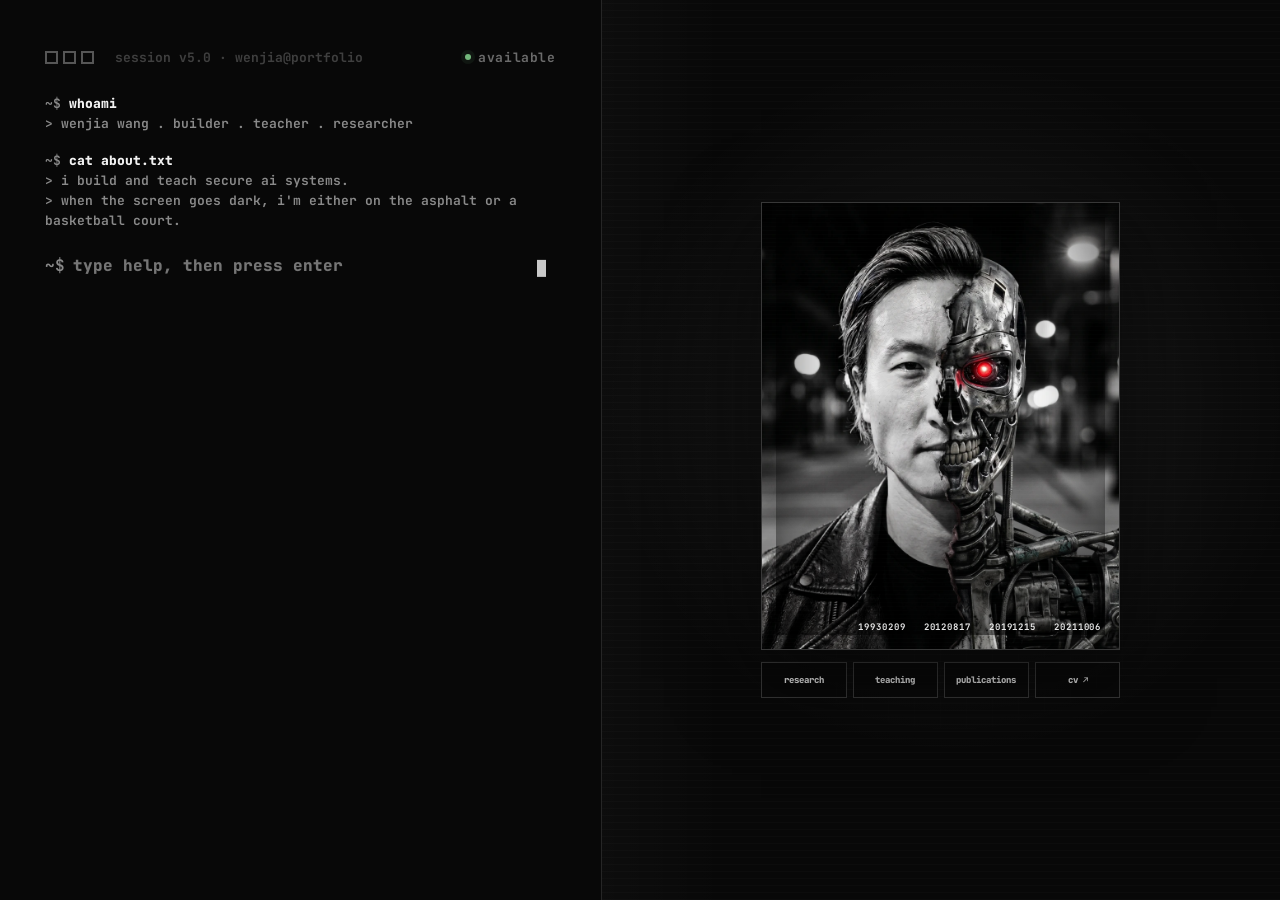
==== index.html @ 3eb2e11a "Correct portrait date" ====
<!doctype html>
<html lang="en">
  <head>
    <meta charset="utf-8">
    <meta name="viewport" content="width=device-width, initial-scale=1">
    <meta
      name="description"
      content="Wenjia Wang builds and teaches secure, verifiable AI systems—and explores life beyond the screen."
    >
    <meta name="theme-color" content="#080808">
    <link rel="preconnect" href="https://fonts.googleapis.com">
    <link rel="preconnect" href="https://fonts.gstatic.com" crossorigin>
    <link rel="icon" type="image/svg+xml" href="assets/icons/favicon.svg">
    <link rel="shortcut icon" href="assets/icons/favicon.svg">
    <link rel="preload" as="image" href="assets/img/headicon.webp" type="image/webp">
    <link
      rel="stylesheet"
      href="https://fonts.googleapis.com/css2?family=JetBrains+Mono:wght@400;500;600;700;800&display=swap"
    >
    <title>Wenjia Wang | Secure AI Builder + Teacher</title>
    <style>
      :root {
        color-scheme: dark;
        --bg: #080808;
        --line: rgba(255, 255, 255, 0.12);
        --text: #d6d6d6;
        --muted: #8a8a8a;
        --soft: #575757;
        --bright: #f2f2f2;
        --accent: #d86a2b;
        --tag: #a87b98;
      }

      * {
        box-sizing: border-box;
      }

      html,
      body {
        min-height: 100%;
      }

      body {
        margin: 0;
        overflow-x: hidden;
        background: var(--bg);
        color: var(--text);
        font-family: "JetBrains Mono", ui-monospace, SFMono-Regular, Menlo, Consolas, monospace;
        font-size: 16px;
        letter-spacing: 0;
      }

      body.modal-open {
        overflow: hidden;
      }

      button {
        font: inherit;
      }

      a {
        color: var(--text);
        text-decoration-color: rgba(255, 255, 255, 0.34);
        text-underline-offset: 0.22em;
      }

      a:hover,
      a:focus-visible {
        color: var(--bright);
        text-decoration-color: rgba(255, 255, 255, 0.9);
      }

      .page {
        display: grid;
        grid-template-columns: minmax(0, 47vw) minmax(0, 53vw);
        min-height: 100vh;
        transition: opacity 140ms ease;
      }

      .modal-open .page {
        opacity: 0.42;
      }

      .terminal {
        min-height: 100vh;
        padding: clamp(36px, 5.4vh, 58px) clamp(28px, 3.5vw, 52px) 32px;
        border-right: 1px solid var(--line);
        display: flex;
        justify-content: center;
      }

      .terminal-inner {
        width: min(100%, 680px);
        display: flex;
        flex-direction: column;
      }

      .terminal-header {
        display: flex;
        align-items: center;
        gap: 9px;
        margin-bottom: 28px;
        color: #3f3f3f;
        font-size: 13px;
        font-weight: 700;
      }

      .dot {
        width: 13px;
        height: 13px;
        border: 2px solid #565656;
        display: inline-block;
      }

      .dot + .dot {
        margin-left: -4px;
      }

      .session {
        margin-left: 12px;
      }

      .online {
        display: inline-flex;
        align-items: center;
        gap: 7px;
        margin-left: auto;
        color: #6b6b6b;
        letter-spacing: 0.05em;
      }

      .online::before {
        content: "";
        width: 6px;
        height: 6px;
        border-radius: 50%;
        background: #73b77b;
        box-shadow: 0 0 0 4px rgba(115, 183, 123, 0.08);
      }

      .terminal-scroll {
        flex: 1;
        overflow-y: auto;
        padding-right: 10px;
        scrollbar-color: #2d2d2d transparent;
        scrollbar-width: thin;
      }

      .block {
        margin: 0 0 17px;
      }

      .cmd,
      .out,
      .note {
        min-height: 1.55em;
        line-height: 1.55;
        font-size: clamp(13px, 0.78vw, 15px);
        white-space: pre-wrap;
        word-break: break-word;
      }

      .cmd {
        color: var(--bright);
        font-weight: 800;
      }

      .prompt,
      .prefix {
        color: var(--muted);
        margin-right: 8px;
        font-weight: 600;
      }

      .out {
        color: var(--muted);
        font-weight: 650;
      }

      .out .hot {
        color: var(--accent);
        font-weight: 800;
      }

      .out .tag {
        color: var(--tag);
        font-weight: 800;
      }

      .out a.entry {
        color: #cfcfcf;
        font-weight: 800;
        text-decoration-color: rgba(255, 255, 255, 0.2);
      }

      .out .key {
        display: inline-block;
        min-width: 10ch;
        color: #b9b9b9;
        font-weight: 800;
      }

      .out .live {
        color: var(--accent);
        font-weight: 800;
      }

      .note {
        color: var(--soft);
        font-style: italic;
        font-weight: 650;
      }

      .note + .note {
        margin-top: 2px;
      }

      .typing::after,
      .input-shell::after {
        content: "";
        display: inline-block;
        width: 0.62em;
        height: 1.08em;
        margin-left: 4px;
        transform: translateY(0.18em);
        background: rgba(255, 255, 255, 0.78);
        animation: blink 0.9s steps(2, start) infinite;
      }

      .input-shell {
        display: flex;
        align-items: center;
        min-height: 34px;
        margin-top: 12px;
        color: var(--bright);
        font-weight: 800;
      }

      .input-shell:focus-within::after {
        display: none;
      }

      .input-shell input {
        width: 100%;
        min-width: 0;
        border: 0;
        outline: 0;
        padding: 0;
        background: transparent;
        color: var(--bright);
        caret-color: var(--bright);
        font: inherit;
        font-weight: 800;
      }

      .portrait {
        position: relative;
        min-height: 100vh;
        overflow: hidden;
        display: grid;
        place-items: center;
        padding: clamp(34px, 5vh, 64px);
        background:
          radial-gradient(circle at 52% 45%, rgba(255, 255, 255, 0.075), transparent 22rem),
          linear-gradient(90deg, rgba(255, 255, 255, 0.018), transparent 18%),
          var(--bg);
      }

      .portrait::before {
        content: "";
        position: absolute;
        inset: 0;
        opacity: 0.085;
        background-image:
          linear-gradient(rgba(255, 255, 255, 0.16) 1px, transparent 1px),
          linear-gradient(90deg, rgba(255, 255, 255, 0.16) 1px, transparent 1px);
        background-size: 26px 26px;
        mask-image: radial-gradient(circle at 52% 52%, black, transparent 62%);
        pointer-events: none;
      }

      .portrait::after {
        content: "";
        position: absolute;
        inset: 0;
        background: linear-gradient(
          to bottom,
          transparent,
          transparent 48%,
          rgba(255, 255, 255, 0.024) 50%,
          transparent 52%,
          transparent
        );
        background-size: 100% 7px;
        opacity: 0.72;
        pointer-events: none;
      }

      .portrait-frame {
        position: relative;
        z-index: 1;
        width: min(61%, 512px, 46vh);
        display: grid;
        gap: 12px;
      }

      .portrait-visual {
        position: relative;
        width: 100%;
        min-height: 0;
        aspect-ratio: 4 / 5;
        overflow: hidden;
        border: 1px solid rgba(255, 255, 255, 0.2);
        background: #050505;
        isolation: isolate;
        box-shadow:
          0 28px 80px rgba(0, 0, 0, 0.5),
          inset 0 0 0 1px rgba(255, 255, 255, 0.025);
      }

      .portrait-photo {
        width: 100%;
        height: 100%;
        display: block;
        object-fit: cover;
        object-position: 50% 44%;
        filter: none;
        transform: scale(1.025);
        transition: transform 700ms cubic-bezier(0.2, 0.7, 0.2, 1);
      }

      .portrait-visual::before,
      .portrait-visual::after {
        content: "";
        position: absolute;
        inset: 0;
        pointer-events: none;
      }

      .portrait-visual::before {
        z-index: 2;
        background: repeating-linear-gradient(
          to bottom,
          transparent 0,
          transparent 3px,
          rgba(255, 255, 255, 0.025) 4px
        );
        mix-blend-mode: screen;
      }

      .portrait-visual::after {
        z-index: 3;
        border: 14px solid rgba(0, 0, 0, 0.18);
        box-shadow:
          inset 0 0 75px rgba(0, 0, 0, 0.52),
          inset 0 -90px 95px rgba(0, 0, 0, 0.44);
      }

      .portrait-visual:hover .portrait-photo {
        transform: scale(1.055) translateY(-0.5%);
      }

      .signal-meta {
        position: absolute;
        z-index: 4;
        right: 18px;
        bottom: 16px;
        left: 18px;
        display: flex;
        justify-content: flex-end;
        gap: 18px;
        color: rgba(255, 255, 255, 0.66);
        font-size: clamp(9px, 0.62vw, 11px);
        font-weight: 700;
        letter-spacing: 0.1em;
        text-transform: uppercase;
      }

      .signal-date {
        color: rgba(255, 255, 255, 0.9);
      }

      .portrait-actions {
        width: 100%;
        display: grid;
        grid-template-columns: repeat(4, minmax(0, 1fr));
        gap: 6px;
      }

      .action {
        min-width: 0;
        min-height: 36px;
        display: grid;
        place-items: center;
        padding: 7px 6px;
        border: 1px solid rgba(255, 255, 255, 0.18);
        background: rgba(8, 8, 8, 0.76);
        color: var(--text);
        text-decoration: none;
        font-size: clamp(9px, 0.66vw, 12px);
        font-weight: 800;
        cursor: pointer;
        transition: color 160ms ease, border-color 160ms ease, background 160ms ease, transform 160ms ease;
      }

      .action:hover,
      .action:focus-visible {
        border-color: rgba(255, 255, 255, 0.48);
        background: rgba(255, 255, 255, 0.08);
        transform: translateY(-2px);
      }

      .modal-layer {
        position: fixed;
        inset: 0;
        z-index: 50;
        display: grid;
        place-items: center;
        padding: clamp(14px, 4vw, 48px);
        background: rgba(0, 0, 0, 0.72);
        opacity: 1;
        visibility: visible;
        transition: opacity 140ms ease, visibility 0s linear 0s;
      }

      .modal-layer[aria-hidden="true"] {
        opacity: 0;
        visibility: hidden;
        pointer-events: none;
        transition: opacity 100ms ease, visibility 0s linear 100ms;
      }

      .modal-panel {
        width: min(1040px, 100%);
        max-height: min(88vh, 920px);
        overflow: auto;
        overscroll-behavior: contain;
        border: 1px solid rgba(255, 255, 255, 0.2);
        background:
          linear-gradient(rgba(255, 255, 255, 0.018), transparent 180px),
          #0a0a0a;
        color: var(--text);
        box-shadow: 0 44px 120px rgba(0, 0, 0, 0.72);
        transform: translateY(0) scale(1);
        transition: transform 180ms cubic-bezier(0.2, 0.75, 0.2, 1);
        will-change: transform;
        contain: layout paint;
        scrollbar-color: #343434 #0a0a0a;
        scrollbar-width: thin;
      }

      .modal-layer[aria-hidden="true"] .modal-panel {
        transform: translateY(28px) scale(0.975);
      }

      .modal-topbar {
        position: sticky;
        top: 0;
        z-index: 8;
        min-height: 52px;
        display: flex;
        align-items: center;
        justify-content: space-between;
        gap: 18px;
        padding: 10px 14px 10px 20px;
        border-bottom: 1px solid rgba(255, 255, 255, 0.13);
        background: rgba(8, 8, 8, 0.92);
        color: var(--soft);
        font-size: 11px;
        font-weight: 700;
        letter-spacing: 0.09em;
        text-transform: uppercase;
      }

      .modal-path::before {
        content: "~ / ";
        color: var(--accent);
      }

      .modal-close {
        width: 34px;
        height: 32px;
        display: grid;
        place-items: center;
        border: 1px solid rgba(255, 255, 255, 0.18);
        background: transparent;
        color: var(--text);
        cursor: pointer;
        font-size: 19px;
        line-height: 1;
      }

      .modal-close:hover,
      .modal-close:focus-visible {
        border-color: rgba(255, 255, 255, 0.52);
        background: rgba(255, 255, 255, 0.08);
      }

      .modal-view[hidden] {
        display: none;
      }

      .modal-hero {
        position: relative;
        min-height: 250px;
        display: flex;
        align-items: flex-end;
        overflow: hidden;
        padding: clamp(30px, 6vw, 64px);
        border-bottom: 1px solid rgba(255, 255, 255, 0.12);
        background:
          linear-gradient(120deg, rgba(216, 106, 43, 0.12), transparent 38%),
          radial-gradient(circle at 82% 26%, rgba(255, 255, 255, 0.1), transparent 26rem),
          #0b0b0b;
      }

      .teaching-view .modal-hero {
        background-image:
          linear-gradient(90deg, rgba(0, 0, 0, 0.93) 0%, rgba(0, 0, 0, 0.73) 46%, rgba(0, 0, 0, 0.38) 100%),
          url("assets/img/teaching-bg.webp");
        background-position: center, center;
        background-size: cover, cover;
      }

      /* Add url("assets/img/research-bg.png") here when the research image arrives. */
      .research-view .modal-hero {
        background-image:
          linear-gradient(120deg, rgba(216, 106, 43, 0.13), transparent 42%),
          radial-gradient(circle at 78% 24%, rgba(125, 183, 159, 0.12), transparent 24rem);
      }

      .modal-hero::after {
        content: "";
        position: absolute;
        inset: 0;
        background: repeating-linear-gradient(to bottom, transparent 0 4px, rgba(255, 255, 255, 0.025) 5px);
        pointer-events: none;
      }

      .modal-hero-copy {
        position: relative;
        z-index: 1;
        max-width: 770px;
      }

      .modal-kicker {
        display: block;
        margin-bottom: 15px;
        color: var(--accent);
        font-size: 11px;
        font-weight: 800;
        letter-spacing: 0.12em;
        text-transform: uppercase;
      }

      .modal-hero h2 {
        margin: 0;
        color: var(--bright);
        font-size: clamp(2rem, 5.2vw, 4.6rem);
        line-height: 0.98;
        letter-spacing: -0.055em;
      }

      .modal-hero p {
        max-width: 720px;
        margin: 20px 0 0;
        color: rgba(225, 225, 225, 0.72);
        font-size: clamp(0.84rem, 1.5vw, 1rem);
        line-height: 1.65;
      }

      .modal-body {
        padding: clamp(26px, 5vw, 56px);
      }

      .modal-intro {
        display: grid;
        grid-template-columns: minmax(160px, 0.28fr) minmax(0, 0.72fr);
        gap: clamp(22px, 5vw, 64px);
        margin-bottom: clamp(30px, 5vw, 54px);
      }

      .section-label {
        color: var(--soft);
        font-size: 11px;
        font-weight: 800;
        letter-spacing: 0.1em;
        text-transform: uppercase;
      }

      .section-label::before {
        content: "[";
        color: var(--accent);
      }

      .section-label::after {
        content: "]";
        color: var(--accent);
      }

      .modal-intro p {
        margin: 0;
        color: var(--muted);
        font-size: clamp(0.9rem, 1.5vw, 1.05rem);
        line-height: 1.8;
      }

      .detail-grid {
        display: grid;
        grid-template-columns: repeat(3, minmax(0, 1fr));
        gap: 12px;
      }

      .detail-card {
        min-height: 210px;
        padding: 24px;
        border: 1px solid rgba(255, 255, 255, 0.12);
        background: rgba(255, 255, 255, 0.018);
      }

      .detail-number {
        display: block;
        margin-bottom: 42px;
        color: var(--accent);
        font-size: 11px;
        font-weight: 800;
      }

      .detail-card h3 {
        margin: 0 0 12px;
        color: #dedede;
        font-size: 1rem;
        line-height: 1.35;
      }

      .detail-card p {
        margin: 0;
        color: var(--muted);
        font-size: 0.78rem;
        line-height: 1.65;
      }

      .modal-cta-row {
        display: flex;
        flex-wrap: wrap;
        gap: 10px;
        margin-top: 28px;
      }

      .modal-cta {
        min-height: 42px;
        padding: 10px 14px;
        border: 1px solid rgba(255, 255, 255, 0.18);
        background: transparent;
        color: var(--text);
        cursor: pointer;
        text-decoration: none;
        font-size: 12px;
        font-weight: 800;
      }

      .modal-cta:hover,
      .modal-cta:focus-visible {
        border-color: rgba(255, 255, 255, 0.5);
        background: rgba(255, 255, 255, 0.06);
      }

      .publication-list {
        display: grid;
        border-top: 1px solid rgba(255, 255, 255, 0.13);
      }

      .publication-item {
        display: grid;
        grid-template-columns: 74px minmax(0, 1fr);
        gap: 22px;
        padding: 23px 0;
        border-bottom: 1px solid rgba(255, 255, 255, 0.1);
      }

      .publication-year {
        color: var(--accent);
        font-size: 12px;
        font-weight: 800;
      }

      .publication-item h3 {
        margin: 0 0 9px;
        color: #d7d7d7;
        font-size: clamp(0.86rem, 1.6vw, 1rem);
        line-height: 1.48;
      }

      .publication-item p {
        margin: 0;
        color: var(--muted);
        font-size: clamp(0.72rem, 1.3vw, 0.82rem);
        line-height: 1.58;
      }

      .publication-item strong {
        color: #c9c9c9;
      }

      .sr-only {
        position: absolute;
        width: 1px;
        height: 1px;
        padding: 0;
        overflow: hidden;
        clip: rect(0, 0, 0, 0);
        white-space: nowrap;
        border: 0;
      }

      @keyframes blink {
        0%,
        45% {
          opacity: 1;
        }
        46%,
        100% {
          opacity: 0;
        }
      }

      @media (max-width: 980px) {
        body {
          overflow-y: auto;
        }

        .page {
          display: flex;
          flex-direction: column;
        }

        .terminal {
          min-height: auto;
          padding: 38px 24px 30px;
          border-right: 0;
          border-bottom: 1px solid var(--line);
        }

        .terminal-header {
          margin-bottom: 30px;
        }

        .portrait {
          min-height: 72vh;
          padding: 48px 24px;
        }

        .portrait-frame {
          width: min(72%, 448px);
        }

        .portrait-visual {
          aspect-ratio: 4 / 4.6;
          max-height: none;
        }

        .detail-grid {
          grid-template-columns: 1fr;
        }

        .detail-card {
          min-height: 0;
        }

        .detail-number {
          margin-bottom: 24px;
        }
      }

      @media (max-width: 560px) {
        body {
          font-size: 14px;
        }

        .terminal {
          padding: 28px 18px 24px;
        }

        .dot {
          width: 11px;
          height: 11px;
        }

        .online {
          display: none;
        }

        .block {
          margin-bottom: 20px;
        }

        .portrait {
          min-height: 68vh;
          padding: 34px 16px;
        }

        .portrait-frame {
          width: min(88%, 380px);
        }

        .portrait-actions {
          grid-template-columns: repeat(2, minmax(0, 1fr));
        }

        .action {
          font-size: 11px;
        }

        .signal-meta {
          right: 12px;
          bottom: 12px;
          left: 12px;
        }

        .modal-layer {
          align-items: end;
          padding: 10px;
        }

        .modal-panel {
          max-height: 93vh;
        }

        .modal-hero {
          min-height: 220px;
          padding: 30px 22px;
        }

        .modal-body {
          padding: 28px 22px 36px;
        }

        .modal-intro {
          grid-template-columns: 1fr;
          gap: 14px;
        }

        .publication-item {
          grid-template-columns: 52px minmax(0, 1fr);
          gap: 12px;
        }
      }

      @media (prefers-reduced-motion: reduce) {
        *,
        *::before,
        *::after {
          scroll-behavior: auto !important;
          animation-duration: 0.01ms !important;
          animation-iteration-count: 1 !important;
          transition-duration: 0.01ms !important;
        }
      }
    </style>
  </head>
  <body>
    <main class="page" aria-label="Wenjia Wang terminal portfolio">
      <section class="terminal" aria-label="Interactive terminal biography">
        <div class="terminal-inner">
          <div class="terminal-header" aria-hidden="true">
            <span class="dot"></span>
            <span class="dot"></span>
            <span class="dot"></span>
            <span class="session">session v5.0 · wenjia@portfolio</span>
            <span class="online">available</span>
          </div>

          <div class="terminal-scroll" id="terminalScroll">
            <div id="terminalLog" aria-live="polite"></div>

            <form class="input-shell" id="commandForm" autocomplete="off">
              <label class="sr-only" for="commandInput">Type a command</label>
              <span class="prompt" aria-hidden="true">~$</span>
              <input
                id="commandInput"
                name="command"
                type="text"
                inputmode="text"
                spellcheck="false"
                autocomplete="off"
                placeholder="type help, then press enter"
                disabled
              >
            </form>
          </div>
        </div>
      </section>

      <aside class="portrait" aria-label="Portrait and profile sections">
        <div class="portrait-frame">
          <div class="portrait-visual">
            <img
              class="portrait-photo"
              src="assets/img/headicon.webp"
              alt="Cybernetic portrait of Wenjia Wang with a glowing red robotic eye"
              fetchpriority="high"
              decoding="async"
            >
            <div class="signal-meta" aria-hidden="true">
              <span class="signal-date">19930209</span>
              <span class="signal-date">20120817</span>
              <span class="signal-date">20191215</span>
              <span class="signal-date">20211006</span>
            </div>
          </div>

          <nav class="portrait-actions" aria-label="Primary pages">
            <button class="action" type="button" data-modal="research">research</button>
            <button class="action" type="button" data-modal="teaching">teaching</button>
            <button class="action" type="button" data-modal="publications">publications</button>
            <a
              class="action"
              href="assets/files/wenjia-wang-cv.pdf"
              target="_blank"
              rel="noopener"
              aria-label="Open CV PDF in a new tab"
            >cv ↗</a>
          </nav>
        </div>
      </aside>
    </main>

    <div class="modal-layer" id="modalLayer" aria-hidden="true">
      <section
        class="modal-panel"
        id="modalPanel"
        role="dialog"
        aria-modal="true"
        aria-labelledby="researchTitle"
      >
        <header class="modal-topbar">
          <span class="modal-path" id="modalPath">research</span>
          <button class="modal-close" type="button" data-modal-close aria-label="Close panel">×</button>
        </header>

        <div class="modal-view research-view" data-panel="research">
          <div class="modal-hero">
            <div class="modal-hero-copy">
              <span class="modal-kicker">research // verifiable systems</span>
              <h2 id="researchTitle">Build AI that can show its work.</h2>
              <p>My research connects compliance reasoning, retrieval, citation grounding, runtime verification, and secure system migration.</p>
            </div>
          </div>
          <div class="modal-body">
            <div class="modal-intro">
              <span class="section-label">current thesis</span>
              <p>I design systems for high-stakes questions where a plausible answer is not enough. The evidence, version, and reasoning path should remain inspectable by the people responsible for the decision.</p>
            </div>
            <div class="detail-grid">
              <article class="detail-card">
                <span class="detail-number">01 / COMPLIANCEGPT</span>
                <h3>Version-aware compliance RAG</h3>
                <p>Decouples evidence selection from answer assembly to reduce version blindness, citation errors, and terminology hallucinations.</p>
              </article>
              <article class="detail-card">
                <span class="detail-number">02 / EVIDENCE</span>
                <h3>Canonical clause retrieval</h3>
                <p>Parses NIST OSCAL catalogs into auditor-verifiable clauses, then combines hybrid retrieval stages for traceable answers.</p>
              </article>
              <article class="detail-card">
                <span class="detail-number">03 / ZERO TRUST</span>
                <h3>Migration without a clean slate</h3>
                <p>Studies overlay-based paths for moving legacy infrastructure toward Zero Trust without requiring a full system replacement.</p>
              </article>
            </div>
            <div class="modal-cta-row">
              <button class="modal-cta" type="button" data-modal="publications">view publications</button>
              <a class="modal-cta" href="https://scholar.google.com/citations?user=Zl-yM-kAAAAJ&amp;hl=en&amp;oi=ao" target="_blank" rel="noopener">google scholar ↗</a>
            </div>
          </div>
        </div>

        <div class="modal-view teaching-view" data-panel="teaching" hidden>
          <div class="modal-hero">
            <div class="modal-hero-copy">
              <span class="modal-kicker">teaching // systems first</span>
              <h2 id="teachingTitle">Make the invisible understandable.</h2>
              <p>I teach computer science through systems students can build, test, debug, explain, and defend.</p>
            </div>
          </div>
          <div class="modal-body">
            <div class="modal-intro">
              <span class="section-label">courses i can teach</span>
              <p>Courses I am prepared to teach across applied AI, cybersecurity, and software systems.</p>
            </div>
            <div class="detail-grid">
              <article class="detail-card">
                <span class="detail-number">01 / AI &amp; APPLIED AI</span>
                <h3>Artificial Intelligence</h3>
                <p>Introduction to Artificial Intelligence, Applied Generative AI / LLM Systems, and Machine Learning Applications.</p>
              </article>
              <article class="detail-card">
                <span class="detail-number">02 / CYBERSECURITY</span>
                <h3>Cybersecurity</h3>
                <p>Security in Computing, Software Vulnerabilities and Security, and Cybersecurity Compliance and Governance.</p>
              </article>
              <article class="detail-card">
                <span class="detail-number">03 / SOFTWARE SYSTEMS</span>
                <h3>Software Systems</h3>
                <p>Software Engineering, Web Application Development, Database Systems, Data Structures, and Programming I / II.</p>
              </article>
            </div>
            <div class="modal-intro" style="margin-top: clamp(38px, 6vw, 68px);">
              <span class="section-label">teaching in practice</span>
              <p>My classroom and mentoring work spans security, software vulnerabilities, capstone engineering, architecture review, technical presentations, and interdisciplinary software projects.</p>
            </div>
            <div class="detail-grid">
              <article class="detail-card">
                <span class="detail-number">01 / CLASSROOM</span>
                <h3>Security in Computing</h3>
                <p>Teaching assistant for CEN 5013 and CEN 5079, Software Vulnerabilities and Security, at Florida International University.</p>
              </article>
              <article class="detail-card">
                <span class="detail-number">02 / CAPSTONE</span>
                <h3>From requirements to demo</h3>
                <p>Mentors teams through architecture, implementation, testing, documentation, technical presentations, and final demonstrations.</p>
              </article>
              <article class="detail-card">
                <span class="detail-number">03 / EVALUATION</span>
                <h3>Showcase judge since 2023</h3>
                <p>Evaluates interdisciplinary capstone projects for system design, technical execution, communication, and real-world usefulness.</p>
              </article>
            </div>
            <div class="modal-cta-row">
              <span class="modal-cta">guided work: peer-to-peer file sharing</span>
              <span class="modal-cta">guided work: Baby-Feed health platform</span>
            </div>
          </div>
        </div>

        <div class="modal-view publications-view" data-panel="publications" hidden>
          <div class="modal-hero">
            <div class="modal-hero-copy">
              <span class="modal-kicker">publications // 2022—2026</span>
              <h2 id="publicationsTitle">Research in the record.</h2>
              <p>Peer-reviewed and co-authored work across compliance, security, Zero Trust, applied AI, satellite imagery, and health informatics.</p>
            </div>
          </div>
          <div class="modal-body">
            <div class="publication-list">
              <article class="publication-item">
                <div class="publication-year">2026</div>
                <div>
                  <h3>Baby-Feed Pilot Trial for Improving Diet and Weight Gain in Infants and Toddlers</h3>
                  <p>Jennifer Bolton, <strong>Wenjia Wang</strong>, Catherine Coccia, Vijaya Narayanan, Marcia Varella, Jean Hannan, Cristina Palacios. <em>Maternal and Child Health Journal</em>, 1–11. Springer US.</p>
                </div>
              </article>
              <article class="publication-item">
                <div class="publication-year">2025</div>
                <div>
                  <h3>A Minimal Overlay-Based Framework for Transitioning Legacy Infrastructure to Zero Trust</h3>
                  <p><strong>Wenjia Wang</strong>, Seyed Masoud Sadjadi, Naphtali Rishe, Arpan Mahara. <em>2025 IEEE Conference on Communications and Network Security (CNS)</em>, 1–6. IEEE.</p>
                </div>
              </article>
              <article class="publication-item">
                <div class="publication-year">2025</div>
                <div>
                  <h3>Automated Road Extraction from Satellite Imagery Integrating Dense Depthwise Dilated Separable Spatial Pyramid Pooling with DeepLabV3+</h3>
                  <p>Arpan Mahara, Md Rezaul Karim Khan, Liangdong Deng, Naphtali Rishe, <strong>Wenjia Wang</strong>, Seyed Masoud Sadjadi. <em>Applied Sciences</em>, 15(3), 1027. MDPI.</p>
                </div>
              </article>
              <article class="publication-item">
                <div class="publication-year">2025</div>
                <div>
                  <h3>Discrete Wavelet Transform as a Facilitator for Expressive Latent Space Representation in Variational Autoencoders in Satellite Imagery</h3>
                  <p>Arpan Mahara, Md Rezaul Karim Khan, Naphtali Rishe, <strong>Wenjia Wang</strong>, Seyed Masoud Sadjadi. <em>arXiv preprint arXiv:2510.00376</em>.</p>
                </div>
              </article>
              <article class="publication-item">
                <div class="publication-year">2024</div>
                <div>
                  <h3>A Survey of Major Cybersecurity Compliance Frameworks</h3>
                  <p><strong>Wenjia Wang</strong>, Seyed Masoud Sadjadi, Naphtali Rishe. <em>2024 IEEE 10th Conference on Big Data Security on Cloud (BigDataSecurity)</em>, 23–34. IEEE.</p>
                </div>
              </article>
              <article class="publication-item">
                <div class="publication-year">2024</div>
                <div>
                  <h3>Applying Transparent Shaping for Zero Trust Architecture Implementation in AWS: A Case Study</h3>
                  <p><strong>Wenjia Wang</strong>, Seyed Masoud Sadjadi, Naphtali Rishe, Arpan Mahara. <em>arXiv preprint arXiv:2405.01412</em>.</p>
                </div>
              </article>
              <article class="publication-item">
                <div class="publication-year">2024</div>
                <div>
                  <h3>KAN-Attn GAN: Map Generation with Kolmogorov-Arnold Networks and Attention-Based Queries Selection</h3>
                  <p>Arpan Mahara, Naphtali D. Rishe, <strong>Wenjia Wang</strong>, Seyed Masoud Sadjadi. <em>2024 International Conference on Machine Learning and Applications (ICMLA)</em>, 1599–1604. IEEE.</p>
                </div>
              </article>
              <article class="publication-item">
                <div class="publication-year">2023</div>
                <div>
                  <h3>Development and Pilot Testing of the Baby-Feed Web Application for Healthcare Professionals and Parents to Improve Infant Diets</h3>
                  <p>Cristina Palacios, Jennifer Bolton, <strong>Wenjia Wang</strong>, Alayne Gatto, Lourdes Concepción, Masoud Sadjadi, Marcia Varella, Jean Hannan. <em>International Journal of Medical Informatics</em>, 174, 105047. Elsevier.</p>
                </div>
              </article>
              <article class="publication-item">
                <div class="publication-year">2022</div>
                <div>
                  <h3>Curse of Feature Selection: A Comparison Experiment of DDoS Detection Using Classification Techniques</h3>
                  <p><strong>Wenjia Wang</strong>, Seyed Masoud Sadjadi, Naphtali Rishe. <em>2022 IEEE International Conference on Parallel and Distributed Processing with Applications, Big Data and Cloud Computing, Sustainable Computing and Communications, Social Computing and Networking</em>, 262–269. IEEE.</p>
                </div>
              </article>
              <article class="publication-item">
                <div class="publication-year">2022</div>
                <div>
                  <h3>Pilot Testing of Baby Feed: The Web Application for Healthcare Professionals and Parents to Improve Infant Diets</h3>
                  <p>Jennifer Bolton, Cristina Palacios, <strong>Wenjia Wang</strong>, Lourdes Concepción, Masoud Sadjadi, Marcia Varella, Jean Hannan. <em>Current Developments in Nutrition</em>, 6, 823. Elsevier.</p>
                </div>
              </article>
            </div>
          </div>
        </div>
      </section>
    </div>

    <script>
      (() => {
        "use strict";

        if (window.location.protocol.startsWith("http") && window.location.pathname.endsWith("/index.html")) {
          window.history.replaceState(
            null,
            "",
            window.location.pathname.replace(/index\.html$/, "") + window.location.search + window.location.hash
          );
        }

        const links = {
          github: "https://github.com/Wenjia1215",
          linkedin: "https://www.linkedin.com/in/wenjiawang-page/",
          scholar: "https://scholar.google.com/citations?user=Zl-yM-kAAAAJ&hl=en&oi=ao",
          youtube: "https://www.youtube.com/@WenjiaLectures",
          cv: "assets/files/wenjia-wang-cv.pdf",
          email: "mailto:wenjiabusiness@gmail.com"
        };

        const boot = [
          { cmd: "whoami" },
          { out: ["wenjia wang . builder . teacher . researcher"] },
          { gap: true },
          { cmd: "cat about.txt" },
          {
            out: [
              "i build and teach secure ai systems.",
              "when the screen goes dark, i'm either on the asphalt or a basketball court."
            ]
          },
          { gap: true },
          { cmd: "ls craft/" },
          {
            html: true,
            out: [
              '<a class="entry" href="#research" data-modal="research">ComplianceGPT</a> . verifiable rag systems for strict compliance <span class="live">[live]</span>',
              '<a class="entry" href="#teaching" data-modal="teaching">core-systems</a> . breaking down computing from the metal up for students',
              '<a class="entry" href="#publications" data-modal="publications">model-auditing</a> . researching how to make llms stop hallucinating'
            ]
          },
          { gap: true },
          { cmd: "ls life/" },
          {
            out: [
              "running . long distance miles, currently exploring detroit",
              "basketball . lifelong hooper and die-hard celtics fan",
              "fuel . fueled almost entirely by good sushi, ramen, and salmon bagel"
            ]
          },
          { gap: true },
          { cmd: "echo $LINKS" },
          {
            html: true,
            out: [
              `<span class="key">github</span><a href="${links.github}">@wenjia1215</a>`,
              `<span class="key">linkedin</span><a href="${links.linkedin}">wenjia wang</a>`,
              `<span class="key">youtube</span><a href="${links.youtube}">@WenjiaLectures</a>`,
              `<span class="key">scholar</span><a href="${links.scholar}">google scholar</a>`,
              `<span class="key">email</span><a href="${links.email}">wenjiabusiness@gmail.com</a>`
            ]
          },
          { gap: true },
          {
            note: [
              "// final dissertation defense drops this october.",
              "// keeping it simple. terminal mode active.",
              "// try: about, craft, life, links, cv, or clear"
            ]
          }
        ];

        const replies = {
          help: [
            "commands: about . craft . life . research . teaching . publications . cv . links . contact . face . clear",
            "aliases: whoami, cat about.txt, ls craft/, ls life/, echo $LINKS"
          ],
          about: [
            "i build and teach secure ai systems.",
            "when the screen goes dark, i'm either on the asphalt or a basketball court."
          ],
          craft: [
            '<a class="entry" href="#research" data-modal="research">ComplianceGPT</a> . verifiable rag systems for strict compliance <span class="live">[live]</span>',
            '<a class="entry" href="#teaching" data-modal="teaching">core-systems</a> . breaking down computing from the metal up for students',
            '<a class="entry" href="#publications" data-modal="publications">model-auditing</a> . researching how to make llms stop hallucinating'
          ],
          life: [
            "running . long distance miles, currently exploring detroit",
            "basketball . lifelong hooper and die-hard celtics fan",
            "fuel . fueled almost entirely by good sushi, ramen, and salmon bagel"
          ],
          research: [
            "research focus: verifiable ai for compliance question answering.",
            "methods: retrieval evidence, citation grounding, runtime verification, answer contracts.",
            '<a href="#research" data-modal="research">open research panel</a>'
          ],
          teaching: [
            "teaching: programming, data structures, software engineering, ai applications, cybersecurity.",
            "service: senior capstone mentor and fiu capstone showcase judge since fall 2021.",
            '<a href="#teaching" data-modal="teaching">open teaching panel</a>'
          ],
          publications: [
            "papers and project outputs live in the publications panel.",
            '<a href="#publications" data-modal="publications">open publications panel</a>'
          ],
          cv: [
            `<a href="${links.cv}" target="_blank" rel="noopener">open cv pdf in a new tab</a>`,
            "two pages: teaching, research, experience, technical skills, and publications."
          ],
          links: [
            `<span class="key">github</span><a href="${links.github}">@wenjia1215</a>`,
            `<span class="key">linkedin</span><a href="${links.linkedin}">wenjia wang</a>`,
            `<span class="key">youtube</span><a href="${links.youtube}">@WenjiaLectures</a>`,
            `<span class="key">scholar</span><a href="${links.scholar}">google scholar</a>`,
            `<span class="key">email</span><a href="${links.email}">wenjiabusiness@gmail.com</a>`
          ],
          contact: [
            `email     <a href="${links.email}">wenjiabusiness@gmail.com</a>`,
            "say hello. thoughtful collaborations, teaching, and secure ai work are welcome."
          ],
          face: [
            "portrait mode: high-contrast scan built from the original photo.",
            "hover the image to sharpen the feed."
          ],
          hello: [
            "hi. try `research`, `teaching`, `publications`, or `links`."
          ],
          hi: [
            "hi. try `research`, `teaching`, `publications`, or `links`."
          ]
        };

        const aliases = {
          "?": "help",
          "cat me.txt": "about",
          "cat about.txt": "about",
          "whoami": "about",
          "ls": "help",
          "ls craft": "craft",
          "ls craft/": "craft",
          "ls life": "life",
          "ls life/": "life",
          "echo $links": "links",
          "echo $LINKS": "links",
          "me": "about",
          "publication": "publications",
          "pubs": "publications",
          "resume": "cv",
          "email": "contact",
          "github": "links",
          "linkedin": "links",
          "scholar": "links",
          "youtube": "links"
        };

        const terminalLog = document.querySelector("#terminalLog");
        const terminalScroll = document.querySelector("#terminalScroll");
        const commandForm = document.querySelector("#commandForm");
        const commandInput = document.querySelector("#commandInput");
        const page = document.querySelector(".page");
        const modalLayer = document.querySelector("#modalLayer");
        const modalPanel = document.querySelector("#modalPanel");
        const modalPath = document.querySelector("#modalPath");
        const modalClose = document.querySelector("[data-modal-close]");
        const modalViews = [...document.querySelectorAll("[data-panel]")];
        const modalTitles = {
          research: "researchTitle",
          teaching: "teachingTitle",
          publications: "publicationsTitle"
        };
        let lastModalTrigger = null;
        const reduceMotion = window.matchMedia("(prefers-reduced-motion: reduce)").matches;
        const WORD_DELAY = 14;
        const MIN_LINE_DELAY = 70;
        const MAX_LINE_DELAY = 180;

        function delay(ms) {
          return new Promise((resolve) => window.setTimeout(resolve, reduceMotion ? 0 : ms));
        }

        function lineDelay(value) {
          const text = value.replace(/<[^>]*>/g, " ").trim();
          const words = text ? text.split(/\s+/).length : 1;
          return Math.max(MIN_LINE_DELAY, Math.min(MAX_LINE_DELAY, words * WORD_DELAY));
        }

        function escapeHtml(value) {
          return value
            .replaceAll("&", "&amp;")
            .replaceAll("<", "&lt;")
            .replaceAll(">", "&gt;")
            .replaceAll("\"", "&quot;")
            .replaceAll("'", "&#039;");
        }

        function scrollToBottom() {
          terminalScroll.scrollTop = terminalScroll.scrollHeight;
        }

        function openModal(name, trigger) {
          const activeView = modalViews.find((view) => view.dataset.panel === name);
          if (!activeView) return;

          if (modalLayer.getAttribute("aria-hidden") === "true") {
            lastModalTrigger = trigger || document.activeElement;
          }

          for (const view of modalViews) {
            view.hidden = view !== activeView;
          }

          modalPath.textContent = name;
          modalPanel.setAttribute("aria-labelledby", modalTitles[name]);
          modalPanel.scrollTop = 0;
          modalLayer.setAttribute("aria-hidden", "false");
          document.body.classList.add("modal-open");
          page.inert = true;
          window.requestAnimationFrame(() => modalClose.focus({ preventScroll: true }));
        }

        function closeModal() {
          if (modalLayer.getAttribute("aria-hidden") === "true") return;
          modalLayer.setAttribute("aria-hidden", "true");
          document.body.classList.remove("modal-open");
          page.inert = false;

          if (lastModalTrigger && document.contains(lastModalTrigger)) {
            lastModalTrigger.focus({ preventScroll: true });
          }
          lastModalTrigger = null;
        }

        function trapModalFocus(event) {
          if (event.key !== "Tab") return;
          const focusable = [...modalPanel.querySelectorAll("button:not([disabled]), a[href]")]
            .filter((element) => !element.closest("[hidden]") && element.offsetParent !== null);
          if (!focusable.length) return;

          const first = focusable[0];
          const last = focusable[focusable.length - 1];
          if (event.shiftKey && document.activeElement === first) {
            event.preventDefault();
            last.focus();
          } else if (!event.shiftKey && document.activeElement === last) {
            event.preventDefault();
            first.focus();
          }
        }

        function block() {
          const element = document.createElement("div");
          element.className = "block";
          terminalLog.append(element);
          return element;
        }

        async function typeCommand(text) {
          const group = block();
          const line = document.createElement("div");
          const command = document.createElement("span");
          line.className = "cmd typing";
          line.innerHTML = '<span class="prompt">~$</span>';
          line.append(command);
          group.append(line);

          for (let index = 0; index <= text.length; index += 1) {
            command.textContent = text.slice(0, index);
            scrollToBottom();
            await delay(index === 0 ? 45 : 8 + Math.random() * 12);
          }

          line.classList.remove("typing");
          await delay(70);
          return group;
        }

        function appendOutput(group, value, html = false) {
          const line = document.createElement("div");
          line.className = "out";
          line.innerHTML = value === ""
            ? '<span class="prefix">&gt;</span>'
            : `<span class="prefix">&gt;</span>${html ? value : escapeHtml(value)}`;
          group.append(line);
        }

        function appendNote(lines) {
          const group = block();
          for (const value of lines) {
            const line = document.createElement("div");
            line.className = "note";
            line.textContent = value;
            group.append(line);
          }
        }

        async function bootTerminal() {
          commandInput.disabled = true;

          for (const item of boot) {
            if (item.gap) {
              await delay(60);
              continue;
            }

            if (item.cmd) {
              await typeCommand(item.cmd);
              continue;
            }

            if (item.note) {
              appendNote(item.note);
              await delay(lineDelay(item.note.join(" ")));
              continue;
            }

            const group = terminalLog.lastElementChild || block();
            for (const value of item.out) {
              appendOutput(group, value, item.html);
              scrollToBottom();
              await delay(lineDelay(value));
            }
          }

          commandInput.disabled = false;
          commandInput.focus({ preventScroll: true });
        }

        function runCommand(raw) {
          const command = raw.trim().replace(/\s+/g, " ");
          if (!command) return;

          if (command.toLowerCase() === "clear") {
            terminalLog.textContent = "";
            scrollToBottom();
            return;
          }

          const group = block();
          const cmd = document.createElement("div");
          cmd.className = "cmd";
          cmd.innerHTML = `<span class="prompt">~$</span>${escapeHtml(command)}`;
          group.append(cmd);

          const key = aliases[command] || aliases[command.toLowerCase()] || command.toLowerCase();
          const output = replies[key] || [
            `command not found: ${escapeHtml(command)}`,
            "try `help` for available commands."
          ];

          for (const value of output) {
            appendOutput(group, value, true);
          }

          scrollToBottom();
        }

        commandForm.addEventListener("submit", (event) => {
          event.preventDefault();
          const command = commandInput.value;
          commandInput.value = "";
          runCommand(command);
        });

        document.addEventListener("click", (event) => {
          const trigger = event.target.closest("[data-modal]");
          if (!trigger) return;
          event.preventDefault();
          openModal(trigger.dataset.modal, trigger);
        });

        modalLayer.addEventListener("pointerdown", (event) => {
          if (event.target === modalLayer) {
            closeModal();
          }
        });

        modalLayer.addEventListener("click", (event) => {
          if (event.target.closest("[data-modal-close]")) closeModal();
        });

        document.addEventListener("keydown", (event) => {
          if (modalLayer.getAttribute("aria-hidden") === "false") {
            if (event.key === "Escape") {
              event.preventDefault();
              closeModal();
              return;
            }
            trapModalFocus(event);
            return;
          }

          if (event.metaKey || event.ctrlKey || event.altKey) return;
          if (document.activeElement === commandInput) return;
          if (event.key.length === 1 || event.key === "/") {
            commandInput.focus();
          }
        });

        function warmTeachingBackground() {
          const image = new Image();
          image.src = "assets/img/teaching-bg.webp";
        }

        if ("requestIdleCallback" in window) {
          window.requestIdleCallback(warmTeachingBackground, { timeout: 1800 });
        } else {
          window.setTimeout(warmTeachingBackground, 900);
        }

        bootTerminal();
      })();
    </script>
  </body>
</html>
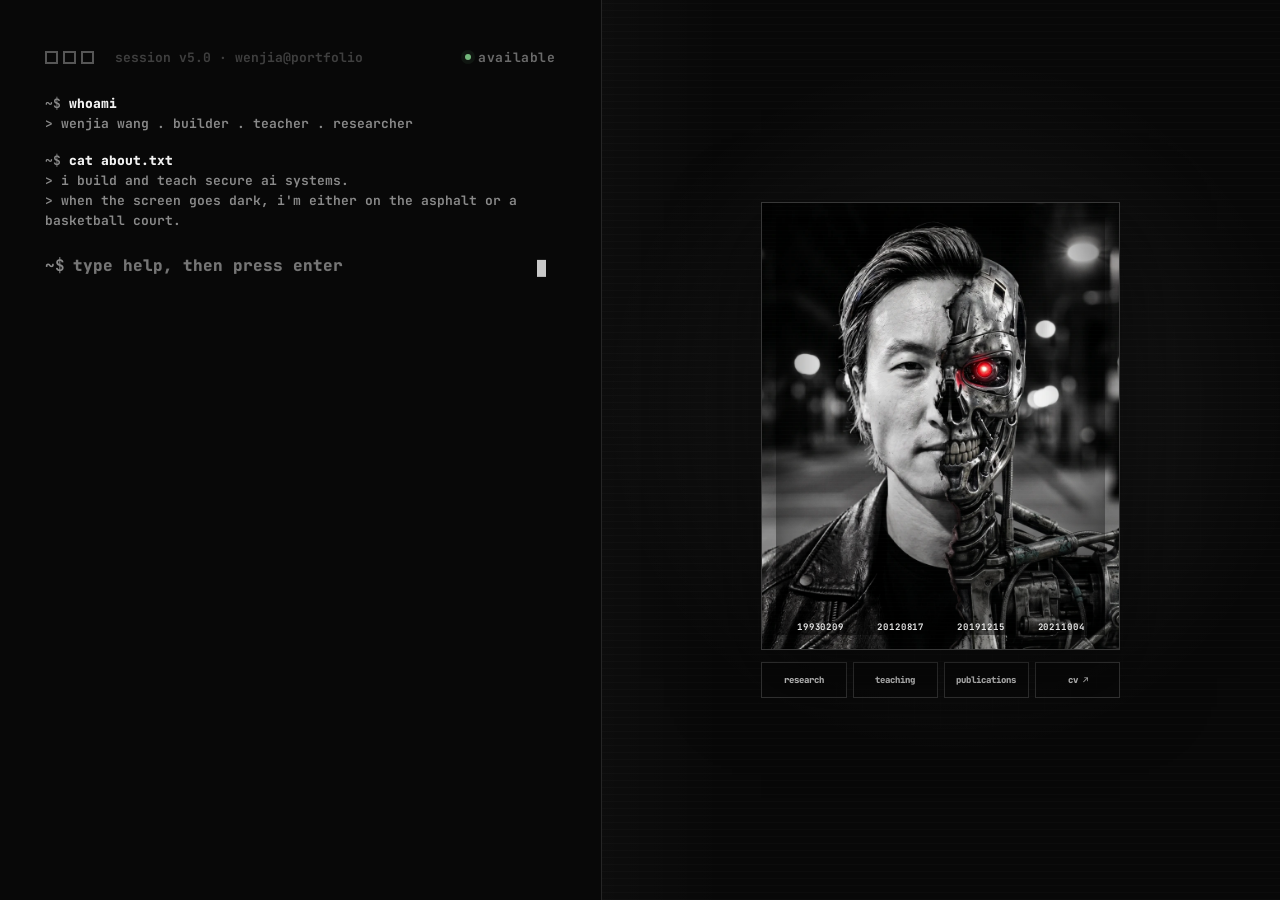
==== commit 5dd27a56: "Evenly space portrait dates" ====
--- a/index.html
+++ b/index.html
@@ -366,9 +366,10 @@
         right: 18px;
         bottom: 16px;
         left: 18px;
-        display: flex;
-        justify-content: flex-end;
-        gap: 18px;
+        display: grid;
+        grid-template-columns: repeat(4, minmax(0, 1fr));
+        align-items: center;
+        gap: 0;
         color: rgba(255, 255, 255, 0.66);
         font-size: clamp(9px, 0.62vw, 11px);
         font-weight: 700;
@@ -378,6 +379,7 @@
 
       .signal-date {
         color: rgba(255, 255, 255, 0.9);
+        text-align: center;
       }
 
       .portrait-actions {
@@ -905,7 +907,7 @@
               <span class="signal-date">19930209</span>
               <span class="signal-date">20120817</span>
               <span class="signal-date">20191215</span>
-              <span class="signal-date">20211006</span>
+              <span class="signal-date">20211004</span>
             </div>
           </div>
 
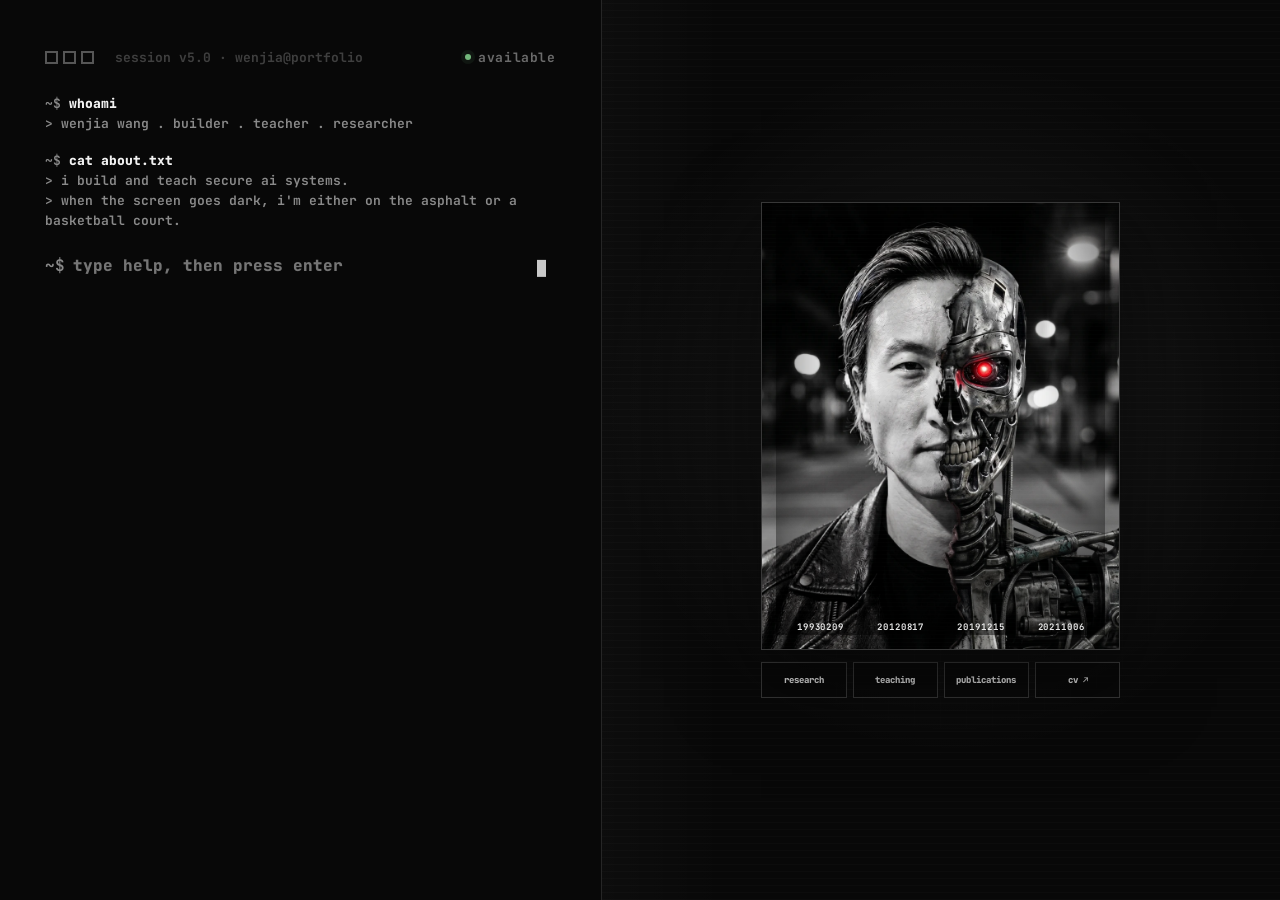
==== commit caf71194: "Preserve corrected portrait date with equal spacing" ====
--- a/index.html
+++ b/index.html
@@ -907,7 +907,7 @@
               <span class="signal-date">19930209</span>
               <span class="signal-date">20120817</span>
               <span class="signal-date">20191215</span>
-              <span class="signal-date">20211004</span>
+              <span class="signal-date">20211006</span>
             </div>
           </div>
 
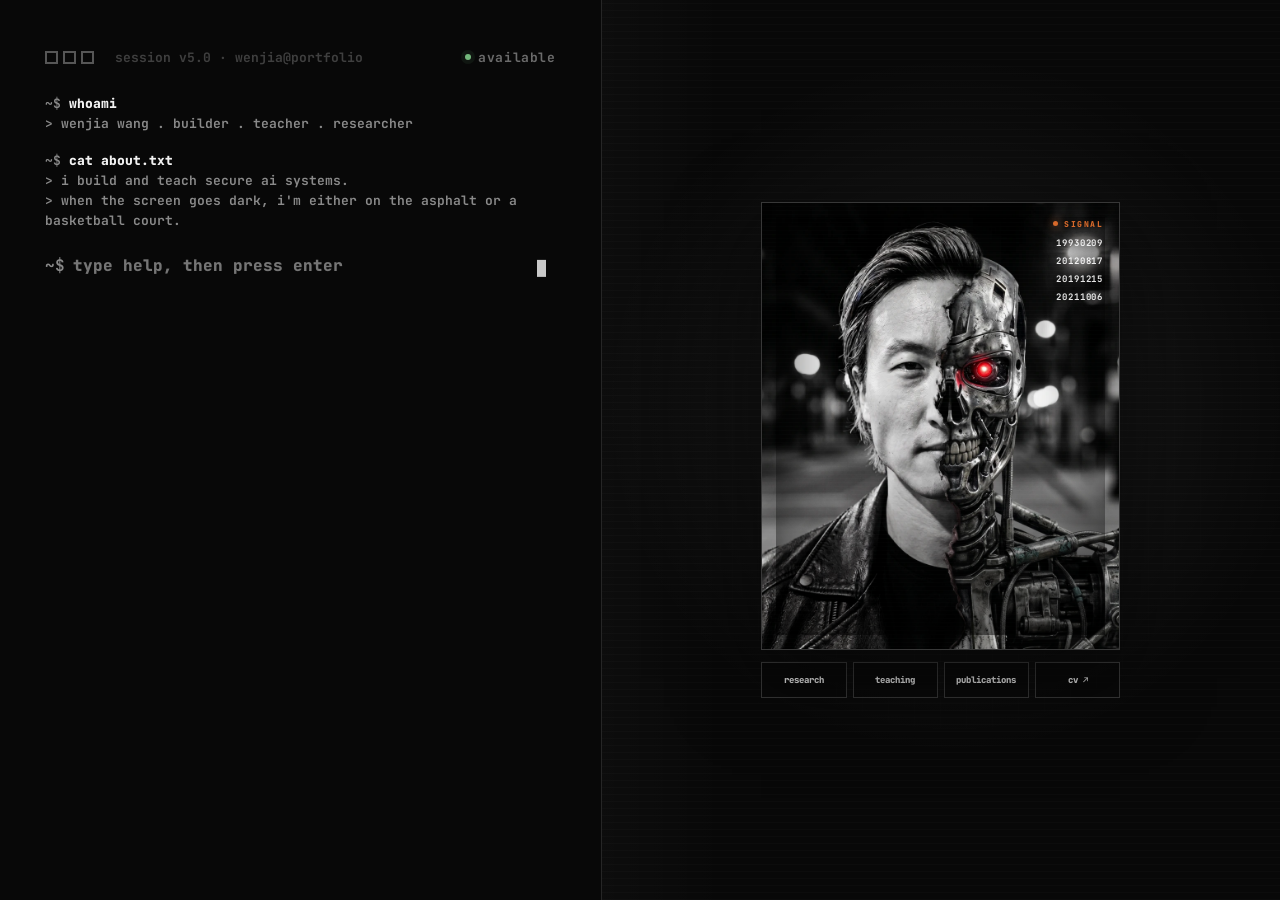
==== commit e0469360: "Refine contact link and portrait signal dates" ====
--- a/index.html
+++ b/index.html
@@ -363,23 +363,42 @@
       .signal-meta {
         position: absolute;
         z-index: 4;
-        right: 18px;
-        bottom: 16px;
-        left: 18px;
+        top: 16px;
+        right: 16px;
         display: grid;
-        grid-template-columns: repeat(4, minmax(0, 1fr));
-        align-items: center;
-        gap: 0;
+        justify-items: end;
+        gap: 6px;
         color: rgba(255, 255, 255, 0.66);
         font-size: clamp(9px, 0.62vw, 11px);
         font-weight: 700;
         letter-spacing: 0.1em;
         text-transform: uppercase;
+        text-shadow: 0 1px 8px rgba(0, 0, 0, 0.95);
+      }
+
+      .signal-label {
+        display: inline-flex;
+        align-items: center;
+        gap: 6px;
+        margin-bottom: 2px;
+        color: var(--accent);
+        font-size: 0.9em;
+        font-weight: 800;
+        letter-spacing: 0.18em;
+      }
+
+      .signal-label::before {
+        content: "";
+        width: 5px;
+        height: 5px;
+        border-radius: 50%;
+        background: var(--accent);
+        box-shadow: 0 0 8px rgba(216, 106, 43, 0.75);
       }
 
       .signal-date {
         color: rgba(255, 255, 255, 0.9);
-        text-align: center;
+        text-align: right;
       }
 
       .portrait-actions {
@@ -814,9 +833,11 @@
         }
 
         .signal-meta {
+          top: 12px;
           right: 12px;
-          bottom: 12px;
-          left: 12px;
+          bottom: auto;
+          left: auto;
+          gap: 5px;
         }
 
         .modal-layer {
@@ -904,6 +925,7 @@
               decoding="async"
             >
             <div class="signal-meta" aria-hidden="true">
+              <span class="signal-label">SIGNAL</span>
               <span class="signal-date">19930209</span>
               <span class="signal-date">20120817</span>
               <span class="signal-date">20191215</span>
@@ -1139,7 +1161,7 @@
           scholar: "https://scholar.google.com/citations?user=Zl-yM-kAAAAJ&hl=en&oi=ao",
           youtube: "https://www.youtube.com/@WenjiaLectures",
           cv: "assets/files/wenjia-wang-cv.pdf",
-          email: "mailto:wenjiabusiness@gmail.com"
+          email: "https://mail.google.com/mail/?view=cm&fs=1&to=wenjiabusiness@gmail.com"
         };
 
         const boot = [
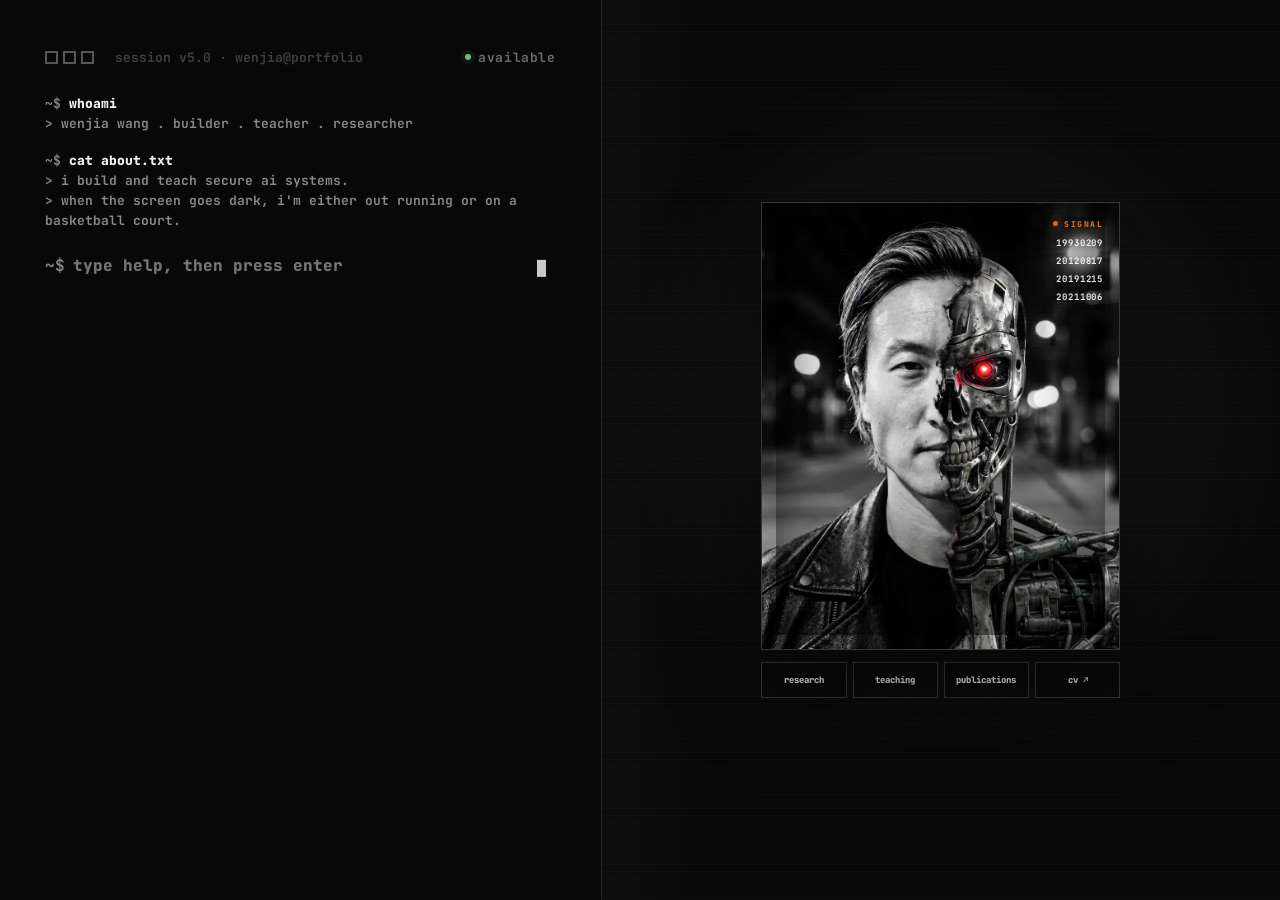
==== commit 337b51dd: "Refine personal website copy" ====
--- a/index.html
+++ b/index.html
@@ -965,32 +965,36 @@
         <div class="modal-view research-view" data-panel="research">
           <div class="modal-hero">
             <div class="modal-hero-copy">
-              <span class="modal-kicker">research // verifiable systems</span>
-              <h2 id="researchTitle">Build AI that can show its work.</h2>
-              <p>My research connects compliance reasoning, retrieval, citation grounding, runtime verification, and secure system migration.</p>
+              <span class="modal-kicker">research // citation-contract systems</span>
+              <h2 id="researchTitle">Separate evidence selection from answer release.</h2>
+              <p>My dissertation studies a narrow failure in compliance RAG: relevant evidence can be retrieved, yet a model-written final answer can still introduce unsupported compliance content.</p>
             </div>
           </div>
           <div class="modal-body">
             <div class="modal-intro">
-              <span class="section-label">current thesis</span>
-              <p>I design systems for high-stakes questions where a plausible answer is not enough. The evidence, version, and reasoning path should remain inspectable by the people responsible for the decision.</p>
+              <span class="section-label">dissertation // compliancegpt</span>
+              <p>ComplianceGPT is a citation-contract answerer for audit-facing QA over NIST SP 800-53 Rev. 4 and Rev. 5. The language model selects evidence IDs from a revision-scoped candidate pool; it does not write the evidence-bearing final answer. A deterministic orchestrator assembles the answer from canonical clauses, approved organization-profile values, or explicit unresolved states, then a rule-based verifier checks the released artifact.</p>
             </div>
             <div class="detail-grid">
               <article class="detail-card">
-                <span class="detail-number">01 / COMPLIANCEGPT</span>
-                <h3>Version-aware compliance RAG</h3>
-                <p>Decouples evidence selection from answer assembly to reduce version blindness, citation errors, and terminology hallucinations.</p>
+                <span class="detail-number">01 / FAILURE BOUNDARY</span>
+                <h3>Retrieval is not the last risk</h3>
+                <p>Even with relevant context, generated prose can loosen obligations, attach unsupported citations, mix revisions, or invent organization-defined values.</p>
               </article>
               <article class="detail-card">
-                <span class="detail-number">02 / EVIDENCE</span>
-                <h3>Canonical clause retrieval</h3>
-                <p>Parses NIST OSCAL catalogs into auditor-verifiable clauses, then combines hybrid retrieval stages for traceable answers.</p>
+                <span class="detail-number">02 / ANSWER PATH</span>
+                <h3>Retrieve → select IDs → assemble → verify</h3>
+                <p>S7 retrieval builds a clause pool. An LLM selects source IDs. The Contract Orchestrator resolves them against the Canonical Clause Store and ODP policy; the Runtime Verifier checks citation linkage, revision scope, source spans, status, and ODP behavior.</p>
               </article>
               <article class="detail-card">
-                <span class="detail-number">03 / ZERO TRUST</span>
-                <h3>Migration without a clean slate</h3>
-                <p>Studies overlay-based paths for moving legacy infrastructure toward Zero Trust without requiring a full system replacement.</p>
-              </article>
+                <span class="detail-number">03 / RESULTS</span>
+                <h3>Strict pass: 0.22 → 0.64 / 0.75</h3>
+                <p>Under matched S7 retrieval, strict answer-pass rose from 0.22 to 0.64 on Rev. 5 and 0.75 on Rev. 4. In no-profile ODP cases, the baseline false-completed 60/63 and 19/19; ComplianceGPT made no false-complete ODP insertions in those evaluated subsets.</p>
+              </article>
+            </div>
+            <div class="modal-intro" style="margin-top: clamp(38px, 6vw, 68px);">
+              <span class="section-label">claim boundary</span>
+              <p>ComplianceGPT does not determine whether an organization is compliant and does not prove selected evidence is complete. Its claim is narrower: conditioned on selected source IDs and approved profile values, final-answer realization should not introduce unsupported compliance content.</p>
             </div>
             <div class="modal-cta-row">
               <button class="modal-cta" type="button" data-modal="publications">view publications</button>
@@ -1172,7 +1176,7 @@
           {
             out: [
               "i build and teach secure ai systems.",
-              "when the screen goes dark, i'm either on the asphalt or a basketball court."
+              "when the screen goes dark, i'm either out running or on a basketball court."
             ]
           },
           { gap: true },
@@ -1191,7 +1195,7 @@
             out: [
               "running . long distance miles, currently exploring detroit",
               "basketball . lifelong hooper and die-hard celtics fan",
-              "fuel . fueled almost entirely by good sushi, ramen, and salmon bagel"
+              "fuel . fueled almost entirely by good sushi, ramen, and salmon bagels"
             ]
           },
           { gap: true },
@@ -1223,7 +1227,7 @@
           ],
           about: [
             "i build and teach secure ai systems.",
-            "when the screen goes dark, i'm either on the asphalt or a basketball court."
+            "when the screen goes dark, i'm either out running or on a basketball court."
           ],
           craft: [
             '<a class="entry" href="#research" data-modal="research">ComplianceGPT</a> . verifiable rag systems for strict compliance <span class="live">[live]</span>',
@@ -1233,7 +1237,7 @@
           life: [
             "running . long distance miles, currently exploring detroit",
             "basketball . lifelong hooper and die-hard celtics fan",
-            "fuel . fueled almost entirely by good sushi, ramen, and salmon bagel"
+            "fuel . fueled almost entirely by good sushi, ramen, and salmon bagels"
           ],
           research: [
             "research focus: verifiable ai for compliance question answering.",
